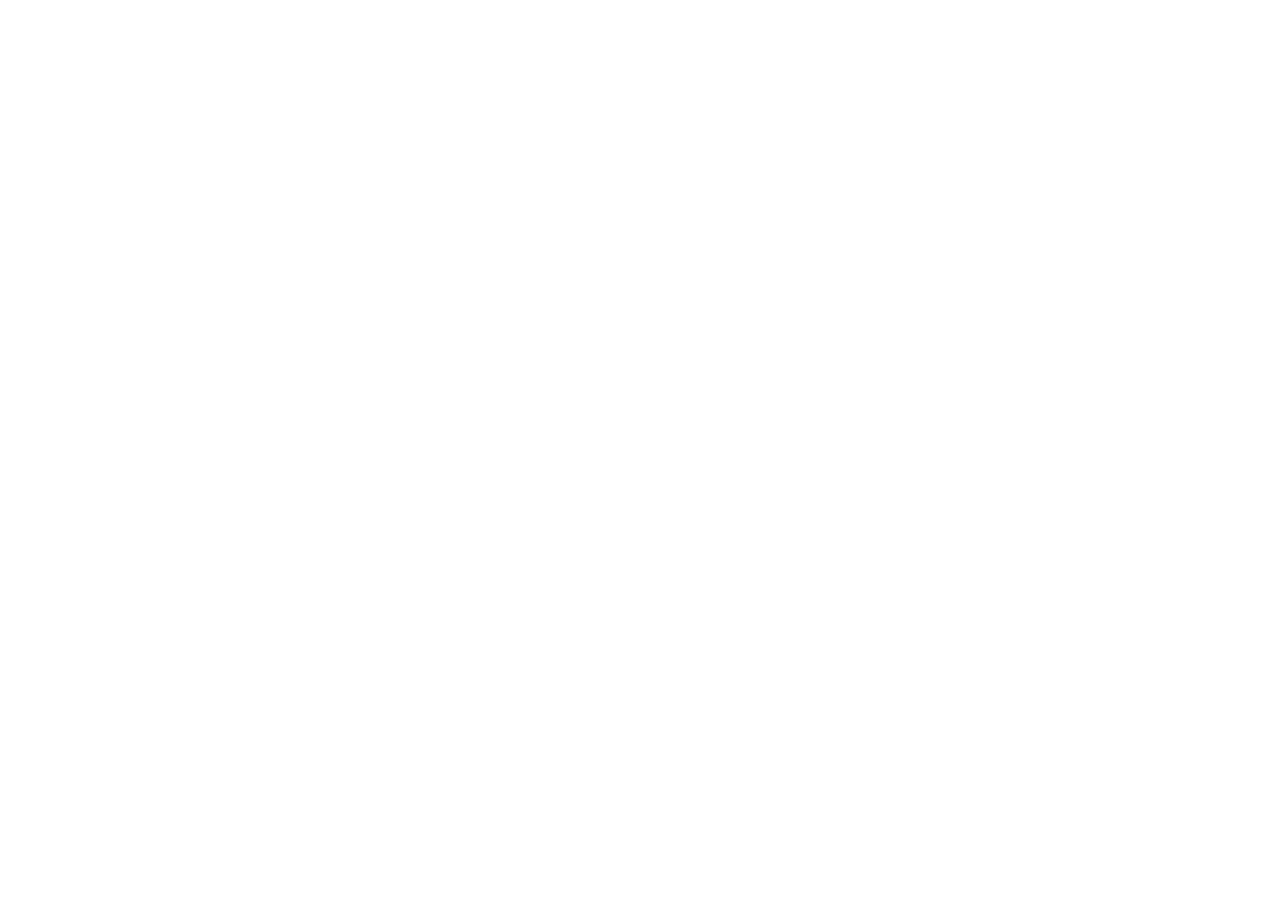
==== home.html @ 88220ccd "task01" ====
<!DOCTYPE html>
<html lang="pt-br">
<head>
    <meta charset="UTF-8">
    <meta name="viewport" content="width=device-width, initial-scale=1.0">
    <title>Document</title>
</head>
<body>
    
</body>
</html>
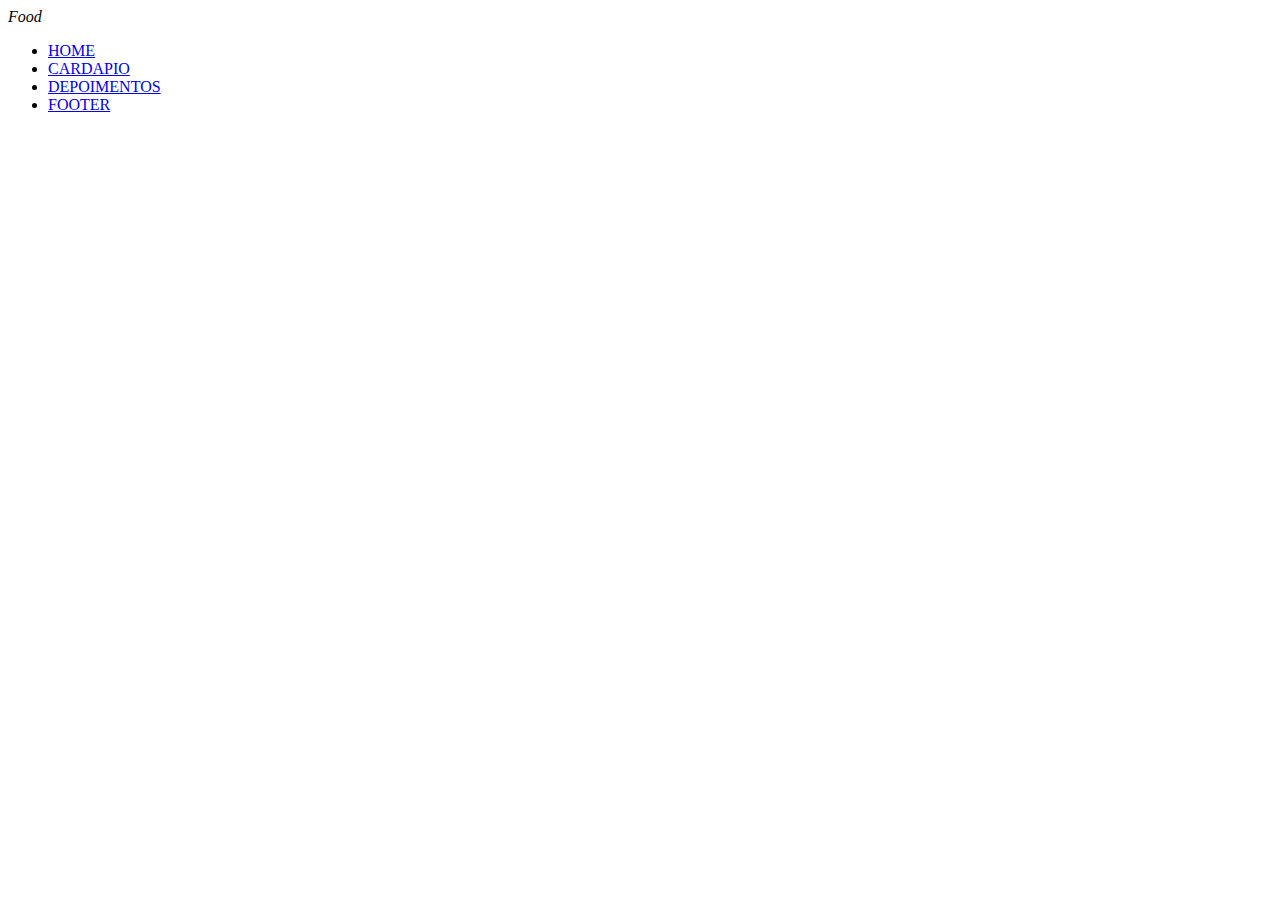
==== commit bf1ea3a3: "task02" ====
--- a/home.html
+++ b/home.html
@@ -3,9 +3,48 @@
 <head>
     <meta charset="UTF-8">
     <meta name="viewport" content="width=device-width, initial-scale=1.0">
-    <title>Document</title>
+    <title>Lanchonete Voucher</title>
+    <link rel="stylesheet" href="https://cdnjs.cloudflare.com/ajax/libs/font-awesome/6.6.0/css/all.min.css" integrity="sha512-Kc323vGBEqzTmouAECnVceyQqyqdsSiqLQISBL29aUW4U/M7pSPA/gEUZQqv1cwx4OnYxTxve5UMg5GT6L4JJg==" crossorigin="anonymous" referrerpolicy="no-referrer" />
+    <link rel="stylesheet" href="Styles/style.css">
 </head>
 <body>
-    
+    <header class="menu">
+        <nav class="nav-bar">
+            <i class="fa-solid fa-burger">Food</i>
+            <ul class="nav-list">
+                <li class="nav-item">
+                    <a href="#home" class="nav-link">HOME</a>
+                </li>
+                <li class="nav-item">
+                    <a href="#cardapio" class="nav link">CARDAPIO</a>
+                </li>
+                <li class="nav-item">
+                    <a href="#depoimentos" class="nav-link">DEPOIMENTOS</a>
+                </li>
+                <li class="nav-item">
+                    <a href="#rodape" class="nav-link">FOOTER</a>
+                </li>
+                
+            </ul>
+        </nav>
+    </header>
+    <section class="slider">
+
+    </section>
+    <main class="content">
+        <section id="home">
+
+        </section>
+        <section id="cardapio">
+
+        </section>
+        <section id="depoimentos">
+
+        </section>
+
+    </main>
+    <footer id="rodape">
+
+    </footer>
 </body>
 </html>--- a/Styles/style.css
+++ b/Styles/style.css
@@ -0,0 +1 @@
+@import url('menu.css');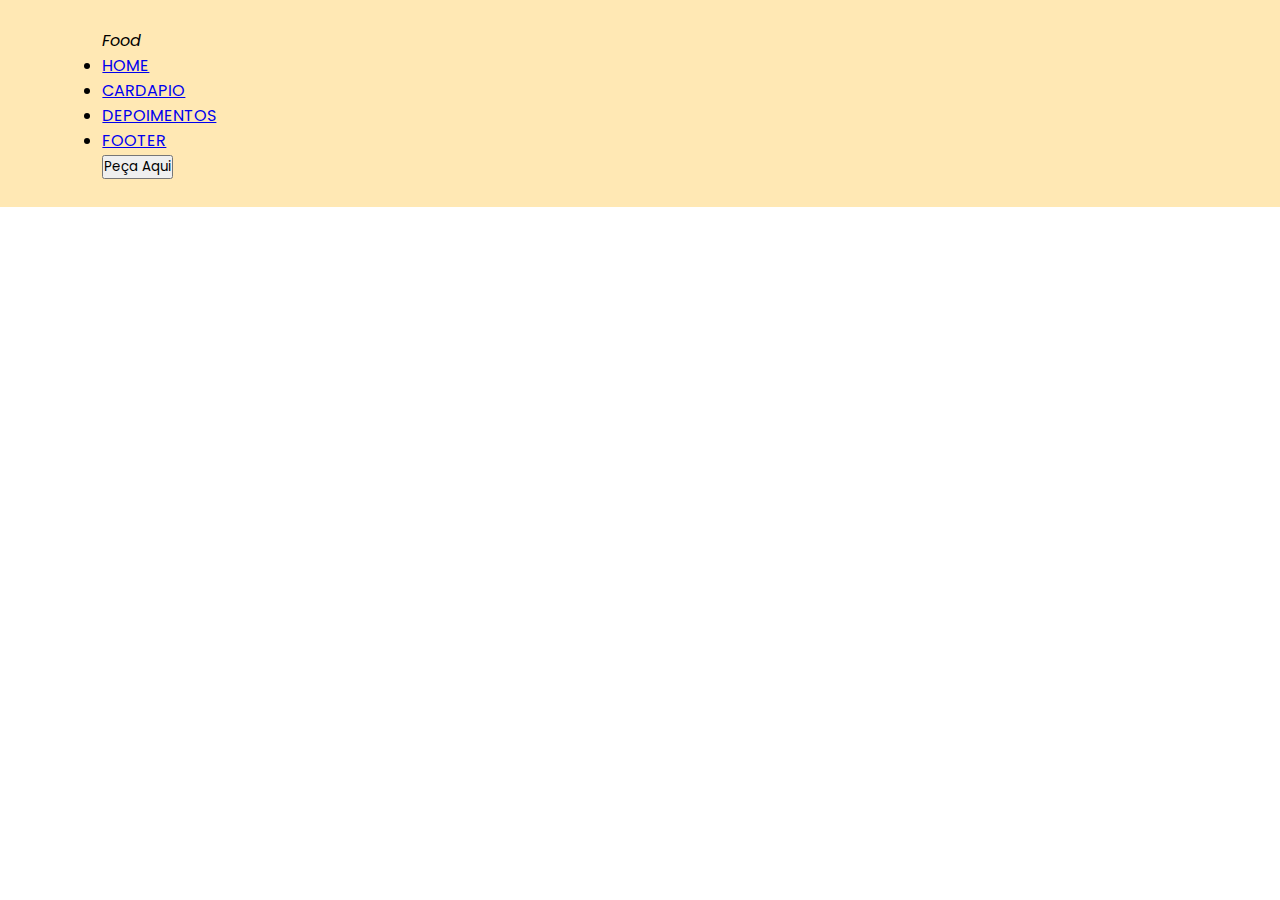
==== commit f92f0366: "task03" ====
--- a/home.html
+++ b/home.html
@@ -9,8 +9,11 @@
 </head>
 <body>
     <header class="menu">
+
         <nav class="nav-bar">
+
             <i class="fa-solid fa-burger">Food</i>
+            
             <ul class="nav-list">
                 <li class="nav-item">
                     <a href="#home" class="nav-link">HOME</a>
@@ -26,8 +29,15 @@
                 </li>
                 
             </ul>
+
+            <button class="btn-padrao">
+                Peça Aqui
+            </button>
+
         </nav>
+
     </header>
+
     <section class="slider">
 
     </section>
--- a/Styles/style.css
+++ b/Styles/style.css
@@ -1 +1,28 @@
-@import url('menu.css');+
+@import url('https://fonts.googleapis.com/css2?family=Poppins:ital,wght@0,100;0,200;0,300;0,400;0,500;0,600;0,700;0,800;0,900;1,100;1,200;1,300;1,400;1,500;1,600;1,700;1,800;1,900&display=swap');
+
+@import url('menu.css');
+
+:root{
+    --color-primary-1:#fff9ea;
+    --color-primary-2:#ffe8b4;
+    --color-primary-3:#f8d477;
+    --color-primary-4:#ffe100;
+    --color-primary-5:#ffcb45;
+    --color-primary-6:#e9a209;
+
+    --color-neutra-0:#fff;
+    --color-neutra-1:#1d1d1d;
+
+}
+
+*{
+    margin: 0;
+    padding: 0;
+    box-sizing: border-box;
+    font-family: 'poppins', sans-serif;
+}
+
+section{
+    padding: 28px 8%;
+}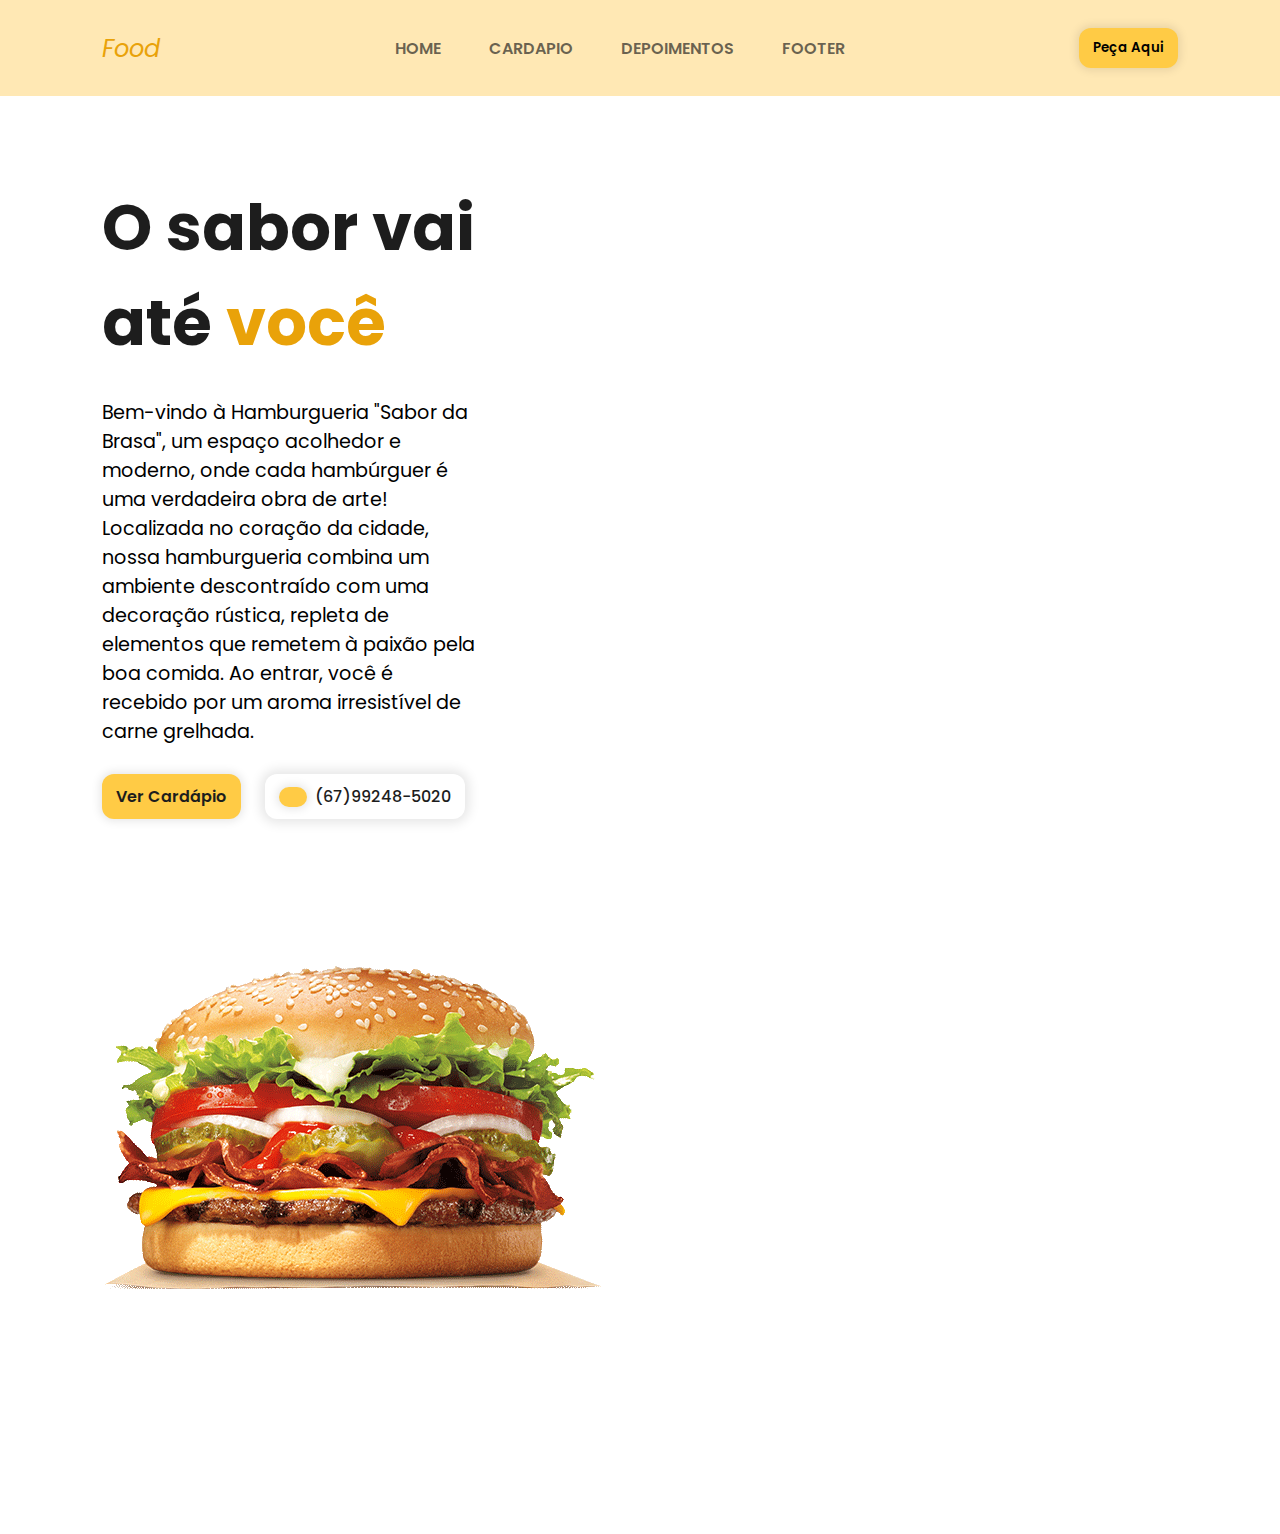
==== commit 5349cc05: "task05" ====
--- a/home.html
+++ b/home.html
@@ -12,14 +12,14 @@
 
         <nav class="nav-bar">
 
-            <i class="fa-solid fa-burger">Food</i>
+            <i class="fa-solid fa-burger nav-logo">Food</i>
             
             <ul class="nav-list">
                 <li class="nav-item">
                     <a href="#home" class="nav-link">HOME</a>
                 </li>
                 <li class="nav-item">
-                    <a href="#cardapio" class="nav link">CARDAPIO</a>
+                    <a href="#cardapio" class="nav-link">CARDAPIO</a>
                 </li>
                 <li class="nav-item">
                     <a href="#depoimentos" class="nav-link">DEPOIMENTOS</a>
@@ -42,10 +42,50 @@
 
     </section>
     <main class="content">
+
         <section id="home">
+            <div class="shape"></div>
+            <div class="cta">
+                <h1 class="title">
+                    O sabor vai até
+                    <span>você</span>
+                </h1>
+                <p class="descricao">
+                    Bem-vindo à Hamburgueria "Sabor da Brasa", um espaço acolhedor e moderno, onde cada hambúrguer é uma verdadeira obra de arte! Localizada no coração da cidade, nossa hamburgueria combina um ambiente descontraído com uma decoração rústica, repleta de elementos que remetem à paixão pela boa comida. Ao entrar, você é recebido por um aroma irresistível de carne grelhada.
+                </p>
+            
+            <div class="cta-buttons">
+                <a href="#cardapio" class="btn-padrao">
+                    Ver Cardápio
+                </a>
+                <a href=""id='phone_btn'>
+                    <button class="btn-padrao">
+                        <i class="fa-solid fa-phone"></i>
+                    </button>
+                    (67)99248-5020
+                </a>
+            </div>
+
+            <div class="social-media-buttons">
+                <a href="https://web.whatsapp.com/" target="_blank">
+                    <i class="fa-brands fa-whatsapp"></i>
+                </a>
+                <a href="https://www.instagram.com/" target="_blank">
+                    <i class="fa-brands fa-instagram"></i>
+                </a>
+                <a href="https://www.linkedin.com/in/arthurpatriota/" target="_blank">
+                    <i class="fa-brands fa-linkedin"></i>
+                </a>
+            </div>
+        </div>
+
+            <div class="banner">
+                <img src="imagens/pngwing.com (1).png" alt="">
+            </div>
 
         </section>
         <section id="cardapio">
+
 
         </section>
         <section id="depoimentos">
--- a/Styles/style.css
+++ b/Styles/style.css
@@ -2,6 +2,8 @@
 @import url('https://fonts.googleapis.com/css2?family=Poppins:ital,wght@0,100;0,200;0,300;0,400;0,500;0,600;0,700;0,800;0,900;1,100;1,200;1,300;1,400;1,500;1,600;1,700;1,800;1,900&display=swap');
 
 @import url('menu.css');
+
+@import url('home.css');
 
 :root{
     --color-primary-1:#fff9ea;
@@ -25,4 +27,27 @@
 
 section{
     padding: 28px 8%;
+}
+
+a{
+    text-decoration: none;
+}
+
+.btn-padrao{
+    border: none;
+    display: flex;
+    align-items: center;
+    justify-content: center;
+    background-color: var(--color-primary-5);
+    border-radius: 12px;
+    padding: 10px 14px;
+    font-weight: 600;
+    cursor: pointer;
+    box-shadow: 0px 0px 10px 2px rgba(0, 0, 0, 0.1);
+    transition: background-color .3s ease;
+
+}
+
+.btn-padrao:hover{
+    background-color: var(--color-primary-3);
 }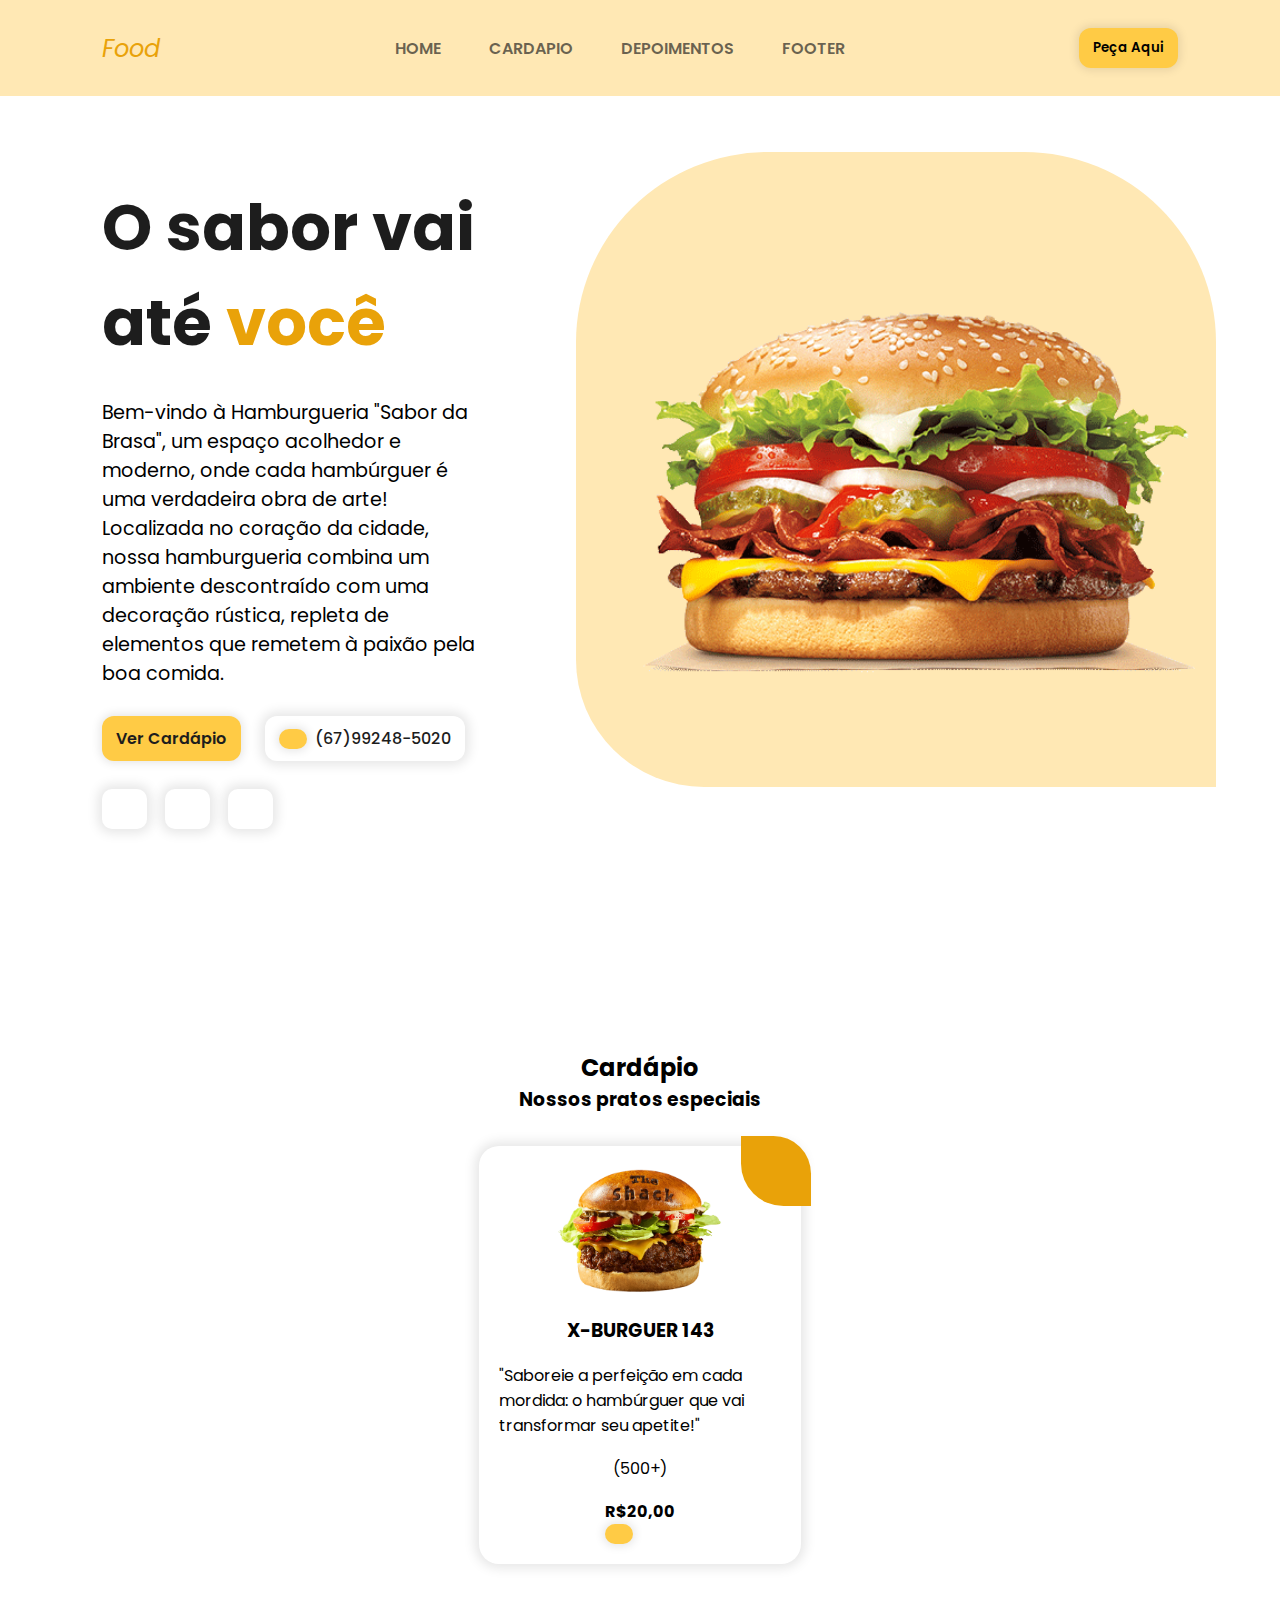
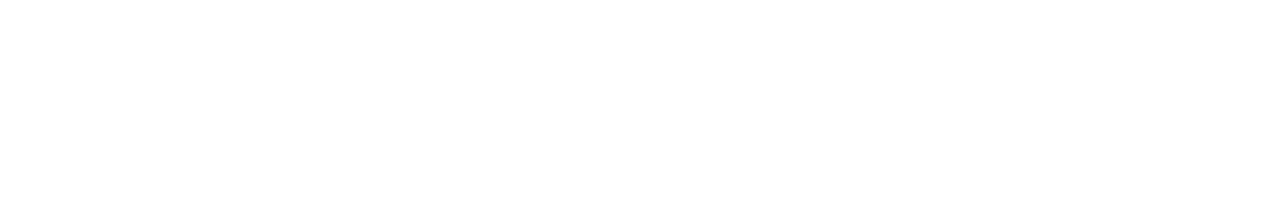
==== commit ede16a48: "task05" ====
--- a/home.html
+++ b/home.html
@@ -51,7 +51,7 @@
                     <span>você</span>
                 </h1>
                 <p class="descricao">
-                    Bem-vindo à Hamburgueria "Sabor da Brasa", um espaço acolhedor e moderno, onde cada hambúrguer é uma verdadeira obra de arte! Localizada no coração da cidade, nossa hamburgueria combina um ambiente descontraído com uma decoração rústica, repleta de elementos que remetem à paixão pela boa comida. Ao entrar, você é recebido por um aroma irresistível de carne grelhada.
+                    Bem-vindo à Hamburgueria "Sabor da Brasa", um espaço acolhedor e moderno, onde cada hambúrguer é uma verdadeira obra de arte! Localizada no coração da cidade, nossa hamburgueria combina um ambiente descontraído com uma decoração rústica, repleta de elementos que remetem à paixão pela boa comida.
                 </p>
             
             <div class="cta-buttons">
@@ -77,6 +77,7 @@
                     <i class="fa-brands fa-linkedin"></i>
                 </a>
             </div>
+        
         </div>
 
             <div class="banner">
@@ -85,6 +86,38 @@
 
         </section>
         <section id="cardapio">
+            <h2 class="section-title">Cardápio</h2>
+            <h3 class="section-subtitle">Nossos pratos especiais</h3>
+
+            <div class="area-cards">
+                <div class="card">
+                    <div class="card-heart">
+                        <i class="fa-solid fa-heart"></i>
+                    </div>
+                    <img src="imagens/pngwing.com.png" alt="" class="card-image">
+                    <h3 class="card-title">X-BURGUER 143</h3>
+                    <span class="card-descricao">
+                        "Saboreie a perfeição em cada mordida: o hambúrguer que vai transformar seu apetite!"
+                    </span>
+                    <div class="card-rate">
+                        <i class="fa-regular fa-star"></i>
+                        <i class="fa-regular fa-star"></i>
+                        <i class="fa-regular fa-star"></i>
+                        <i class="fa-regular fa-star"></i>
+                        <i class="fa-regular fa-star"></i>
+                        <span>(500+)</span>
+                    </div>
+                    <div class="card-price">
+                        <h4>R$20,00</h4>
+                        <button class="btn-padrao">
+                            <i class="fa-solid fa-basket-shopping"></i>
+                        </button>
+                    </div>
+                </div>
+            </div>
+
+
+
 
 
         </section>
--- a/Styles/style.css
+++ b/Styles/style.css
@@ -4,6 +4,8 @@
 @import url('menu.css');
 
 @import url('home.css');
+
+@import url('cardapio.css');
 
 :root{
     --color-primary-1:#fff9ea;
@@ -50,4 +52,30 @@
 
 .btn-padrao:hover{
     background-color: var(--color-primary-3);
-}+}
+
+.social-media-buttons{
+    display: flex;
+    gap: 18px;
+    
+}
+
+.social-media-buttons a{
+    display: flex;
+    align-items: center;
+    justify-content: center;
+    width: 45px;
+    height: 40px;
+    background-color: var(--color-neutra-0);
+    font-size: 1.2rem;
+    border-radius: 10px;
+    color: var(--color-neutra-1);
+    box-shadow: 0px 0px 12px 4px rgba(0, 0, 0, 0.1);
+    transition: box-shadow 0.3 ease;
+
+}
+
+.social-media-buttons a:hover{
+    box-shadow: 0px 0px 12px 4px rgba(221, 160, 5, 0.7);
+}
+
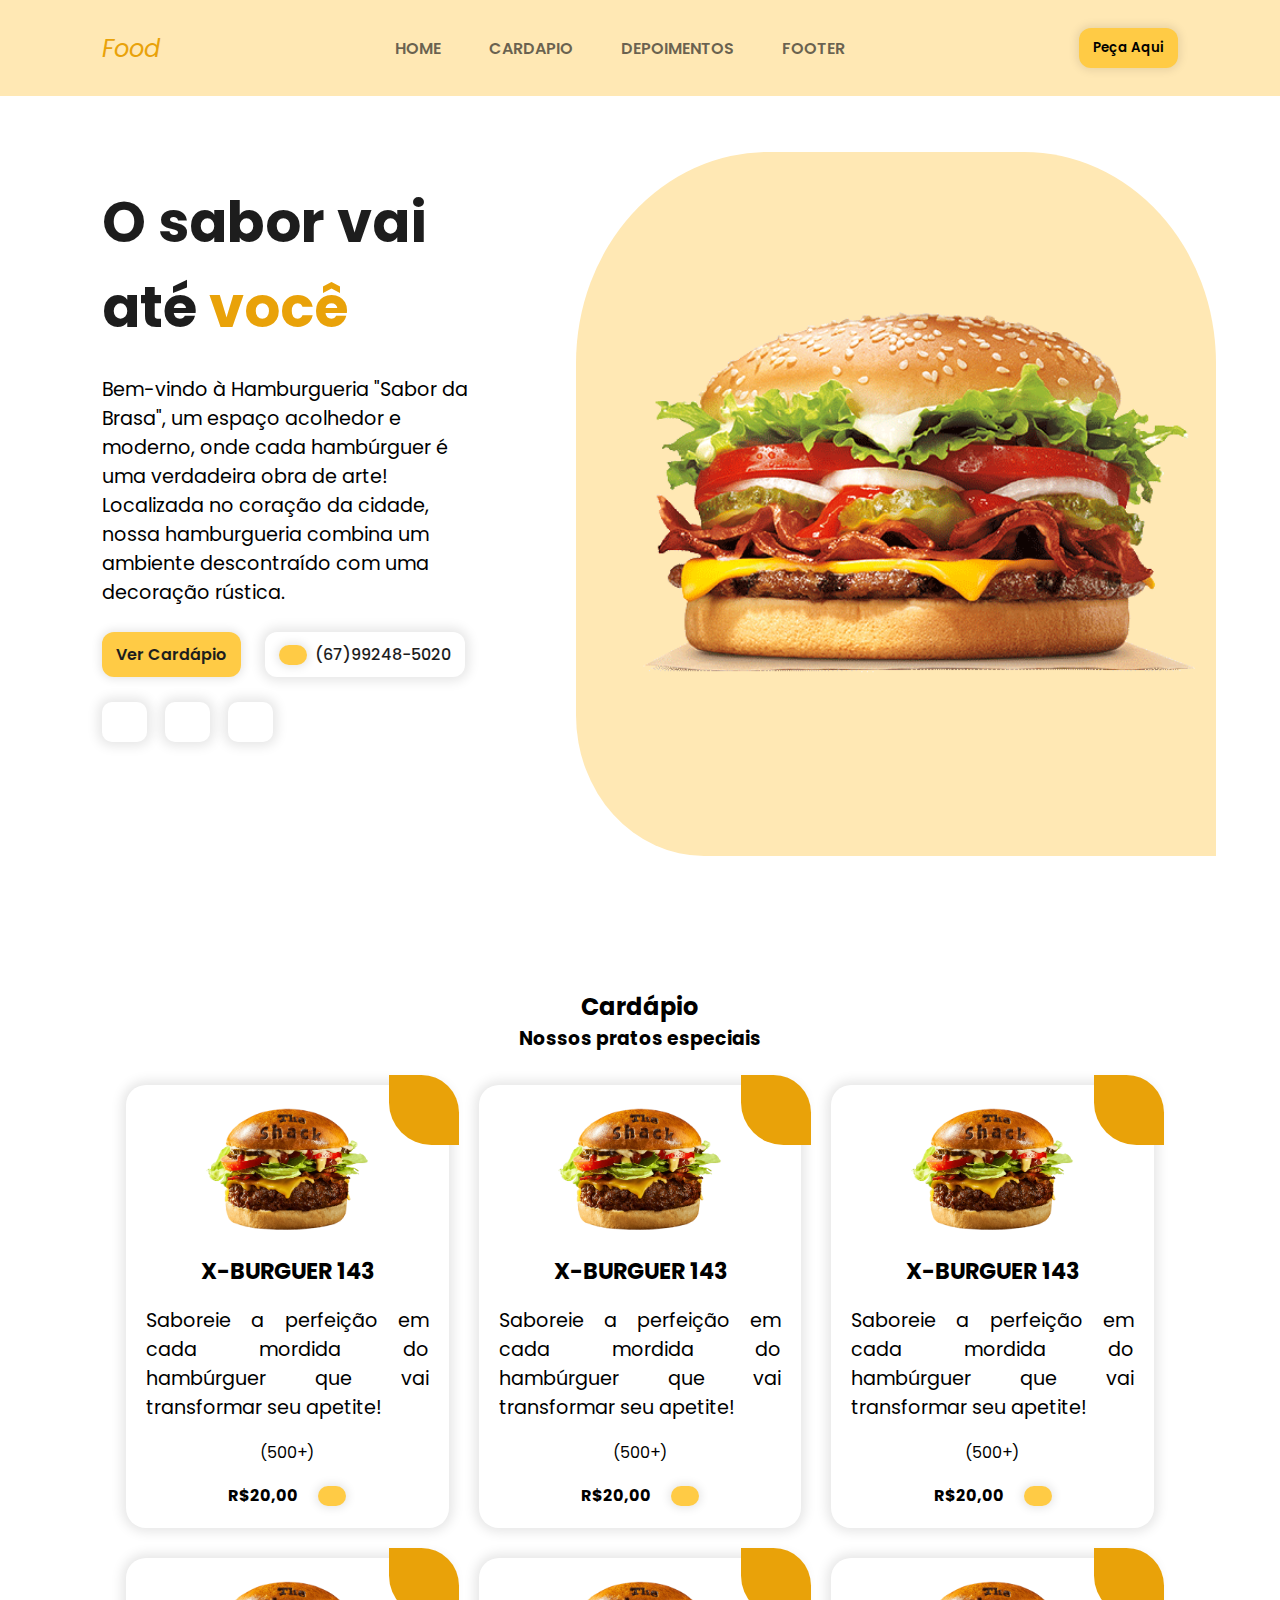
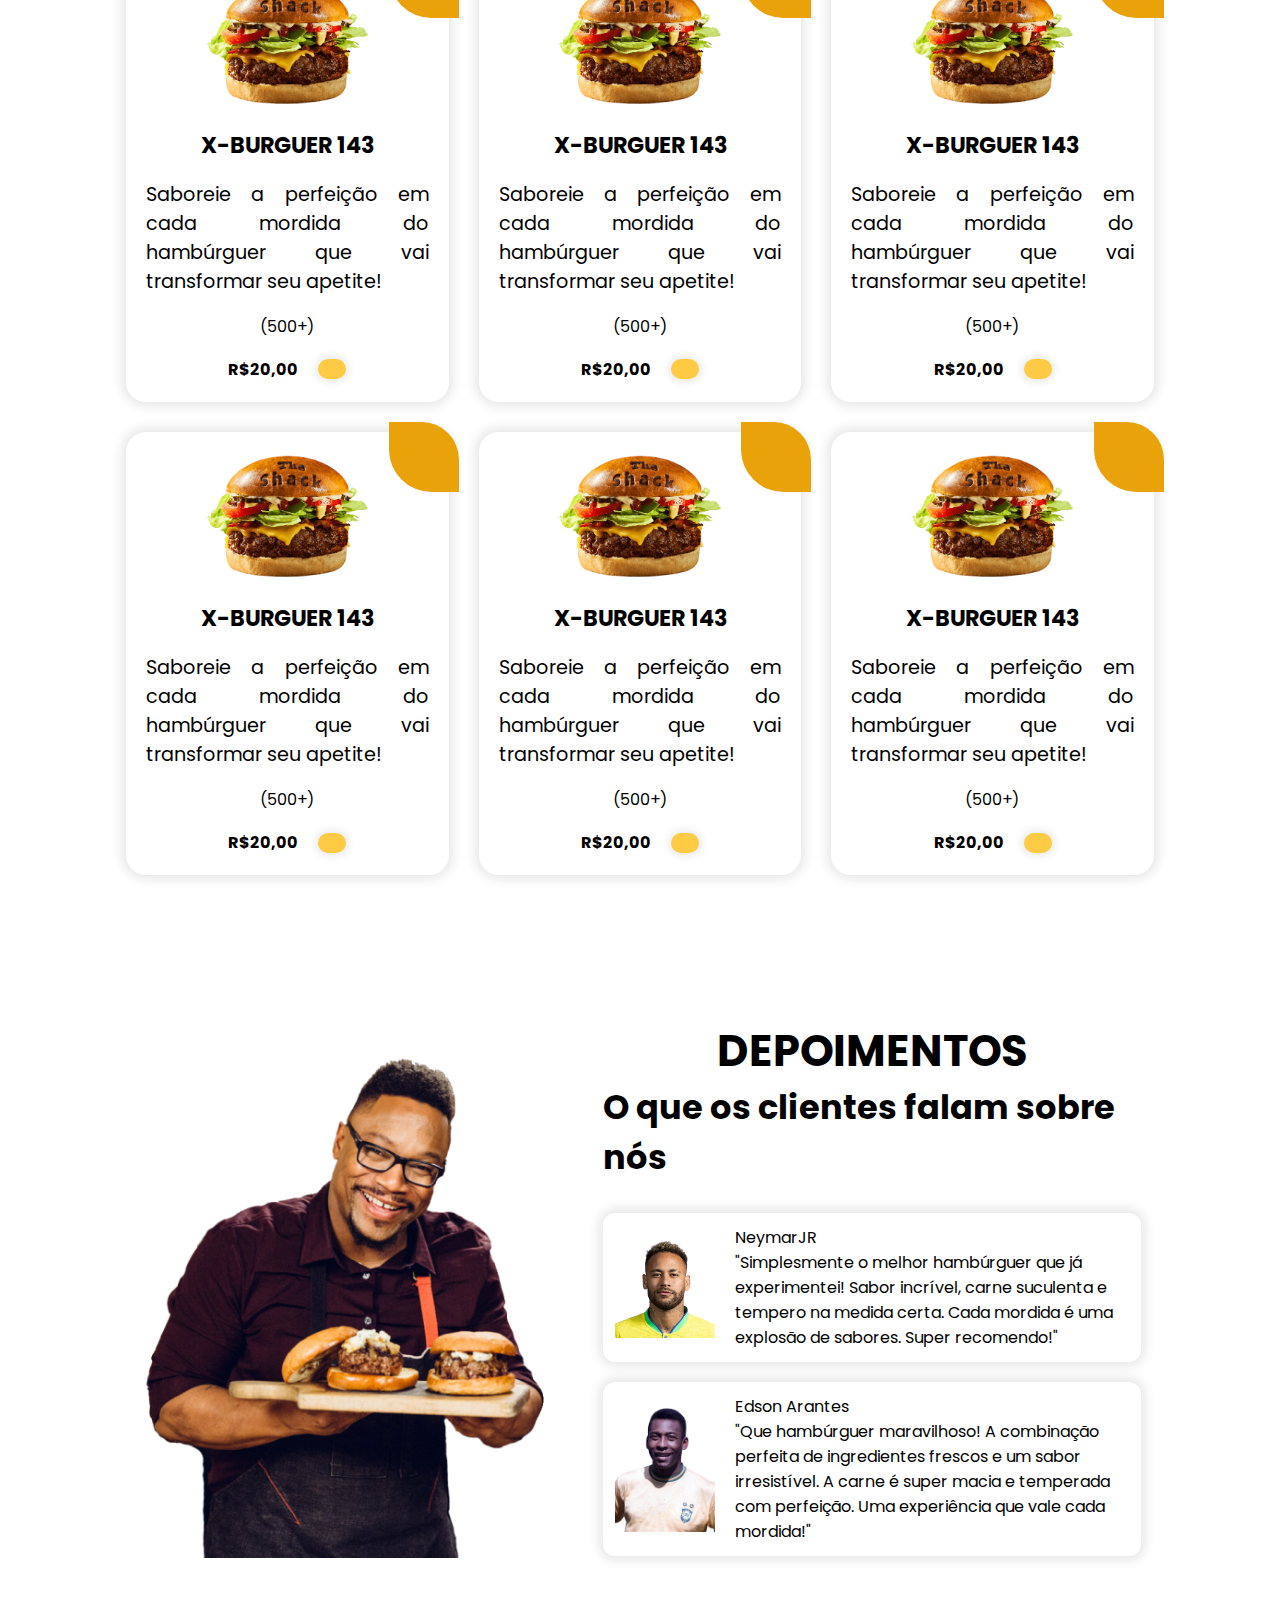
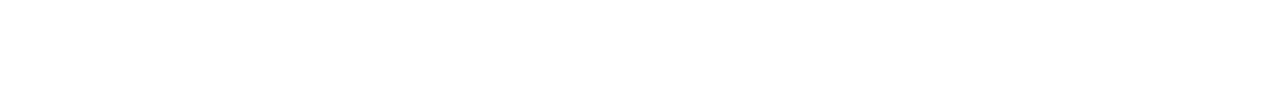
==== commit d0f3e16f: "Task06" ====
--- a/home.html
+++ b/home.html
@@ -7,6 +7,7 @@
     <link rel="stylesheet" href="https://cdnjs.cloudflare.com/ajax/libs/font-awesome/6.6.0/css/all.min.css" integrity="sha512-Kc323vGBEqzTmouAECnVceyQqyqdsSiqLQISBL29aUW4U/M7pSPA/gEUZQqv1cwx4OnYxTxve5UMg5GT6L4JJg==" crossorigin="anonymous" referrerpolicy="no-referrer" />
     <link rel="stylesheet" href="Styles/style.css">
 </head>
+
 <body>
     <header class="menu">
 
@@ -51,7 +52,7 @@
                     <span>você</span>
                 </h1>
                 <p class="descricao">
-                    Bem-vindo à Hamburgueria "Sabor da Brasa", um espaço acolhedor e moderno, onde cada hambúrguer é uma verdadeira obra de arte! Localizada no coração da cidade, nossa hamburgueria combina um ambiente descontraído com uma decoração rústica, repleta de elementos que remetem à paixão pela boa comida.
+                    Bem-vindo à Hamburgueria "Sabor da Brasa", um espaço acolhedor e moderno, onde cada hambúrguer é uma verdadeira obra de arte! Localizada no coração da cidade, nossa hamburgueria combina um ambiente descontraído com uma decoração rústica.
                 </p>
             
             <div class="cta-buttons">
@@ -97,32 +98,264 @@
                     <img src="imagens/pngwing.com.png" alt="" class="card-image">
                     <h3 class="card-title">X-BURGUER 143</h3>
                     <span class="card-descricao">
-                        "Saboreie a perfeição em cada mordida: o hambúrguer que vai transformar seu apetite!"
-                    </span>
-                    <div class="card-rate">
-                        <i class="fa-regular fa-star"></i>
-                        <i class="fa-regular fa-star"></i>
-                        <i class="fa-regular fa-star"></i>
-                        <i class="fa-regular fa-star"></i>
-                        <i class="fa-regular fa-star"></i>
-                        <span>(500+)</span>
-                    </div>
-                    <div class="card-price">
-                        <h4>R$20,00</h4>
-                        <button class="btn-padrao">
-                            <i class="fa-solid fa-basket-shopping"></i>
-                        </button>
-                    </div>
-                </div>
-            </div>
-
-
-
-
+                        Saboreie a perfeição em cada mordida do hambúrguer que vai transformar seu apetite!
+                    </span>
+                    <div class="card-rate">
+                        <i class="fa-solid fa-star"></i>
+                        <i class="fa-solid fa-star"></i>
+                        <i class="fa-solid fa-star"></i>
+                        <i class="fa-solid fa-star"></i>
+                        <i class="fa-regular fa-star"></i>
+                        <span>(500+)</span>
+                    </div>
+                    <div class="card-price">
+                        <h4>R$20,00</h4>
+                        <button class="btn-padrao">
+                            <i class="fa-solid fa-basket-shopping"></i>
+                        </button>
+                    </div>
+                </div>
+                <div class="card">
+                    <div class="card-heart">
+                        <i class="fa-solid fa-heart"></i>
+                    </div>
+                    <img src="imagens/pngwing.com.png" alt="" class="card-image">
+                    <h3 class="card-title">X-BURGUER 143</h3>
+                    <span class="card-descricao">
+                        Saboreie a perfeição em cada mordida do hambúrguer que vai transformar seu apetite!
+                    </span>
+                    <div class="card-rate">
+                        <i class="fa-solid fa-star"></i>
+                        <i class="fa-solid fa-star"></i>
+                        <i class="fa-solid fa-star"></i>
+                        <i class="fa-solid fa-star"></i>
+                        <i class="fa-regular fa-star"></i>
+                        <span>(500+)</span>
+                    </div>
+                    <div class="card-price">
+                        <h4>R$20,00</h4>
+                        <button class="btn-padrao">
+                            <i class="fa-solid fa-basket-shopping"></i>
+                        </button>
+                    </div>
+                </div>
+                <div class="card">
+                    <div class="card-heart">
+                        <i class="fa-solid fa-heart"></i>
+                    </div>
+                    <img src="imagens/pngwing.com.png" alt="" class="card-image">
+                    <h3 class="card-title">X-BURGUER 143</h3>
+                    <span class="card-descricao">
+                        Saboreie a perfeição em cada mordida do hambúrguer que vai transformar seu apetite!
+                    </span>
+                    <div class="card-rate">
+                        <i class="fa-solid fa-star"></i>
+                        <i class="fa-solid fa-star"></i>
+                        <i class="fa-solid fa-star"></i>
+                        <i class="fa-solid fa-star"></i>
+                        <i class="fa-regular fa-star"></i>
+                        <span>(500+)</span>
+                    </div>
+                    <div class="card-price">
+                        <h4>R$20,00</h4>
+                        <button class="btn-padrao">
+                            <i class="fa-solid fa-basket-shopping"></i>
+                        </button>
+                    </div>
+                </div>
+                <div class="card">
+                    <div class="card-heart">
+                        <i class="fa-solid fa-heart"></i>
+                    </div>
+                    <img src="imagens/pngwing.com.png" alt="" class="card-image">
+                    <h3 class="card-title">X-BURGUER 143</h3>
+                    <span class="card-descricao">
+                        Saboreie a perfeição em cada mordida do hambúrguer que vai transformar seu apetite!
+                    </span>
+                    <div class="card-rate">
+                        <i class="fa-solid fa-star"></i>
+                        <i class="fa-solid fa-star"></i>
+                        <i class="fa-solid fa-star"></i>
+                        <i class="fa-solid fa-star"></i>
+                        <i class="fa-regular fa-star"></i>
+                        <span>(500+)</span>
+                    </div>
+                    <div class="card-price">
+                        <h4>R$20,00</h4>
+                        <button class="btn-padrao">
+                            <i class="fa-solid fa-basket-shopping"></i>
+                        </button>
+                    </div>
+                </div>
+                <div class="card">
+                    <div class="card-heart">
+                        <i class="fa-solid fa-heart"></i>
+                    </div>
+                    <img src="imagens/pngwing.com.png" alt="" class="card-image">
+                    <h3 class="card-title">X-BURGUER 143</h3>
+                    <span class="card-descricao">
+                        Saboreie a perfeição em cada mordida do hambúrguer que vai transformar seu apetite!
+                    </span>
+                    <div class="card-rate">
+                        <i class="fa-solid fa-star"></i>
+                        <i class="fa-solid fa-star"></i>
+                        <i class="fa-solid fa-star"></i>
+                        <i class="fa-solid fa-star"></i>
+                        <i class="fa-regular fa-star"></i>
+                        <span>(500+)</span>
+                    </div>
+                    <div class="card-price">
+                        <h4>R$20,00</h4>
+                        <button class="btn-padrao">
+                            <i class="fa-solid fa-basket-shopping"></i>
+                        </button>
+                    </div>
+                </div>
+                <div class="card">
+                    <div class="card-heart">
+                        <i class="fa-solid fa-heart"></i>
+                    </div>
+                    <img src="imagens/pngwing.com.png" alt="" class="card-image">
+                    <h3 class="card-title">X-BURGUER 143</h3>
+                    <span class="card-descricao">
+                        Saboreie a perfeição em cada mordida do hambúrguer que vai transformar seu apetite!
+                    </span>
+                    <div class="card-rate">
+                        <i class="fa-solid fa-star"></i>
+                        <i class="fa-solid fa-star"></i>
+                        <i class="fa-solid fa-star"></i>
+                        <i class="fa-solid fa-star"></i>
+                        <i class="fa-regular fa-star"></i>
+                        <span>(500+)</span>
+                    </div>
+                    <div class="card-price">
+                        <h4>R$20,00</h4>
+                        <button class="btn-padrao">
+                            <i class="fa-solid fa-basket-shopping"></i>
+                        </button>
+                    </div>
+                </div>
+                <div class="card">
+                    <div class="card-heart">
+                        <i class="fa-solid fa-heart"></i>
+                    </div>
+                    <img src="imagens/pngwing.com.png" alt="" class="card-image">
+                    <h3 class="card-title">X-BURGUER 143</h3>
+                    <span class="card-descricao">
+                        Saboreie a perfeição em cada mordida do hambúrguer que vai transformar seu apetite!
+                    </span>
+                    <div class="card-rate">
+                        <i class="fa-solid fa-star"></i>
+                        <i class="fa-solid fa-star"></i>
+                        <i class="fa-solid fa-star"></i>
+                        <i class="fa-solid fa-star"></i>
+                        <i class="fa-regular fa-star"></i>
+                        <span>(500+)</span>
+                    </div>
+                    <div class="card-price">
+                        <h4>R$20,00</h4>
+                        <button class="btn-padrao">
+                            <i class="fa-solid fa-basket-shopping"></i>
+                        </button>
+                    </div>
+                </div>
+                <div class="card">
+                    <div class="card-heart">
+                        <i class="fa-solid fa-heart"></i>
+                    </div>
+                    <img src="imagens/pngwing.com.png" alt="" class="card-image">
+                    <h3 class="card-title">X-BURGUER 143</h3>
+                    <span class="card-descricao">
+                        Saboreie a perfeição em cada mordida do hambúrguer que vai transformar seu apetite!
+                    </span>
+                    <div class="card-rate">
+                        <i class="fa-solid fa-star"></i>
+                        <i class="fa-solid fa-star"></i>
+                        <i class="fa-solid fa-star"></i>
+                        <i class="fa-solid fa-star"></i>
+                        <i class="fa-regular fa-star"></i>
+                        <span>(500+)</span>
+                    </div>
+                    <div class="card-price">
+                        <h4>R$20,00</h4>
+                        <button class="btn-padrao">
+                            <i class="fa-solid fa-basket-shopping"></i>
+                        </button>
+                    </div>
+                </div>
+                <div class="card">
+                    <div class="card-heart">
+                        <i class="fa-solid fa-heart"></i>
+                    </div>
+                    <img src="imagens/pngwing.com.png" alt="" class="card-image">
+                    <h3 class="card-title">X-BURGUER 143</h3>
+                    <span class="card-descricao">
+                        Saboreie a perfeição em cada mordida do hambúrguer que vai transformar seu apetite!
+                    </span>
+                    <div class="card-rate">
+                        <i class="fa-solid fa-star"></i>
+                        <i class="fa-solid fa-star"></i>
+                        <i class="fa-solid fa-star"></i>
+                        <i class="fa-solid fa-star"></i>
+                        <i class="fa-regular fa-star"></i>
+                        <span>(500+)</span>
+                    </div>
+                    <div class="card-price">
+                        <h4>R$20,00</h4>
+                        <button class="btn-padrao">
+                            <i class="fa-solid fa-basket-shopping"></i>
+                        </button>
+                    </div>
+                </div>
+            </div>
 
         </section>
         <section id="depoimentos">
-
+            <img src="imagens/chefe.png" alt="" class="img-chefe">
+            <div class="depoimentos-content">
+                <h2 class="section-title">DEPOIMENTOS</h2>
+                <h3 class="section-subtitle">O que os clientes falam sobre nós</h3>
+
+                <div class="area-feedbacks">
+                    <div class="feedback">
+                        <img src="imagens/1_dCL2alnT1aXQti5Q3aM3jA_2x-removebg-preview.png" alt="" class="feed-avatar">
+                        <div class="feedback-content">
+                            <p>
+                                NeymarJR
+                                <span>
+                                    <i class="fa-solid fa-star"></i>
+                                    <i class="fa-solid fa-star"></i>
+                                    <i class="fa-solid fa-star"></i>
+                                    <i class="fa-solid fa-star"></i>
+                                    <i class="fa-solid fa-star"></i>
+                                </span>
+                            </p>
+                            <p>
+                                "Simplesmente o melhor hambúrguer que já experimentei! Sabor incrível, carne suculenta e tempero na medida certa. Cada mordida é uma explosão de sabores. Super recomendo!"
+                            </p>
+                        </div>
+                    </div>
+                    <div class="feedback">
+                        <img src="imagens/pelerosto-removebg-preview.png" alt="" class="feed-avatar">
+                        <div class="feedback-content">
+                            <p>
+                                Edson Arantes
+                                <span>
+                                    <i class="fa-solid fa-star"></i>
+                                    <i class="fa-solid fa-star"></i>
+                                    <i class="fa-solid fa-star"></i>
+                                    <i class="fa-solid fa-star"></i>
+                                    <i class="fa-solid fa-star"></i>
+                                </span>
+                            </p>
+                            <p>
+                                "Que hambúrguer maravilhoso! A combinação perfeita de ingredientes frescos e um sabor irresistível. A carne é super macia e temperada com perfeição. Uma experiência que vale cada mordida!"
+                            </p>
+                        </div>
+                    </div>
+                    
+                </div>
+            </div>
         </section>
 
     </main>
--- a/Styles/style.css
+++ b/Styles/style.css
@@ -6,6 +6,8 @@
 @import url('home.css');
 
 @import url('cardapio.css');
+
+@import url('depoimentos.css');
 
 :root{
     --color-primary-1:#fff9ea;
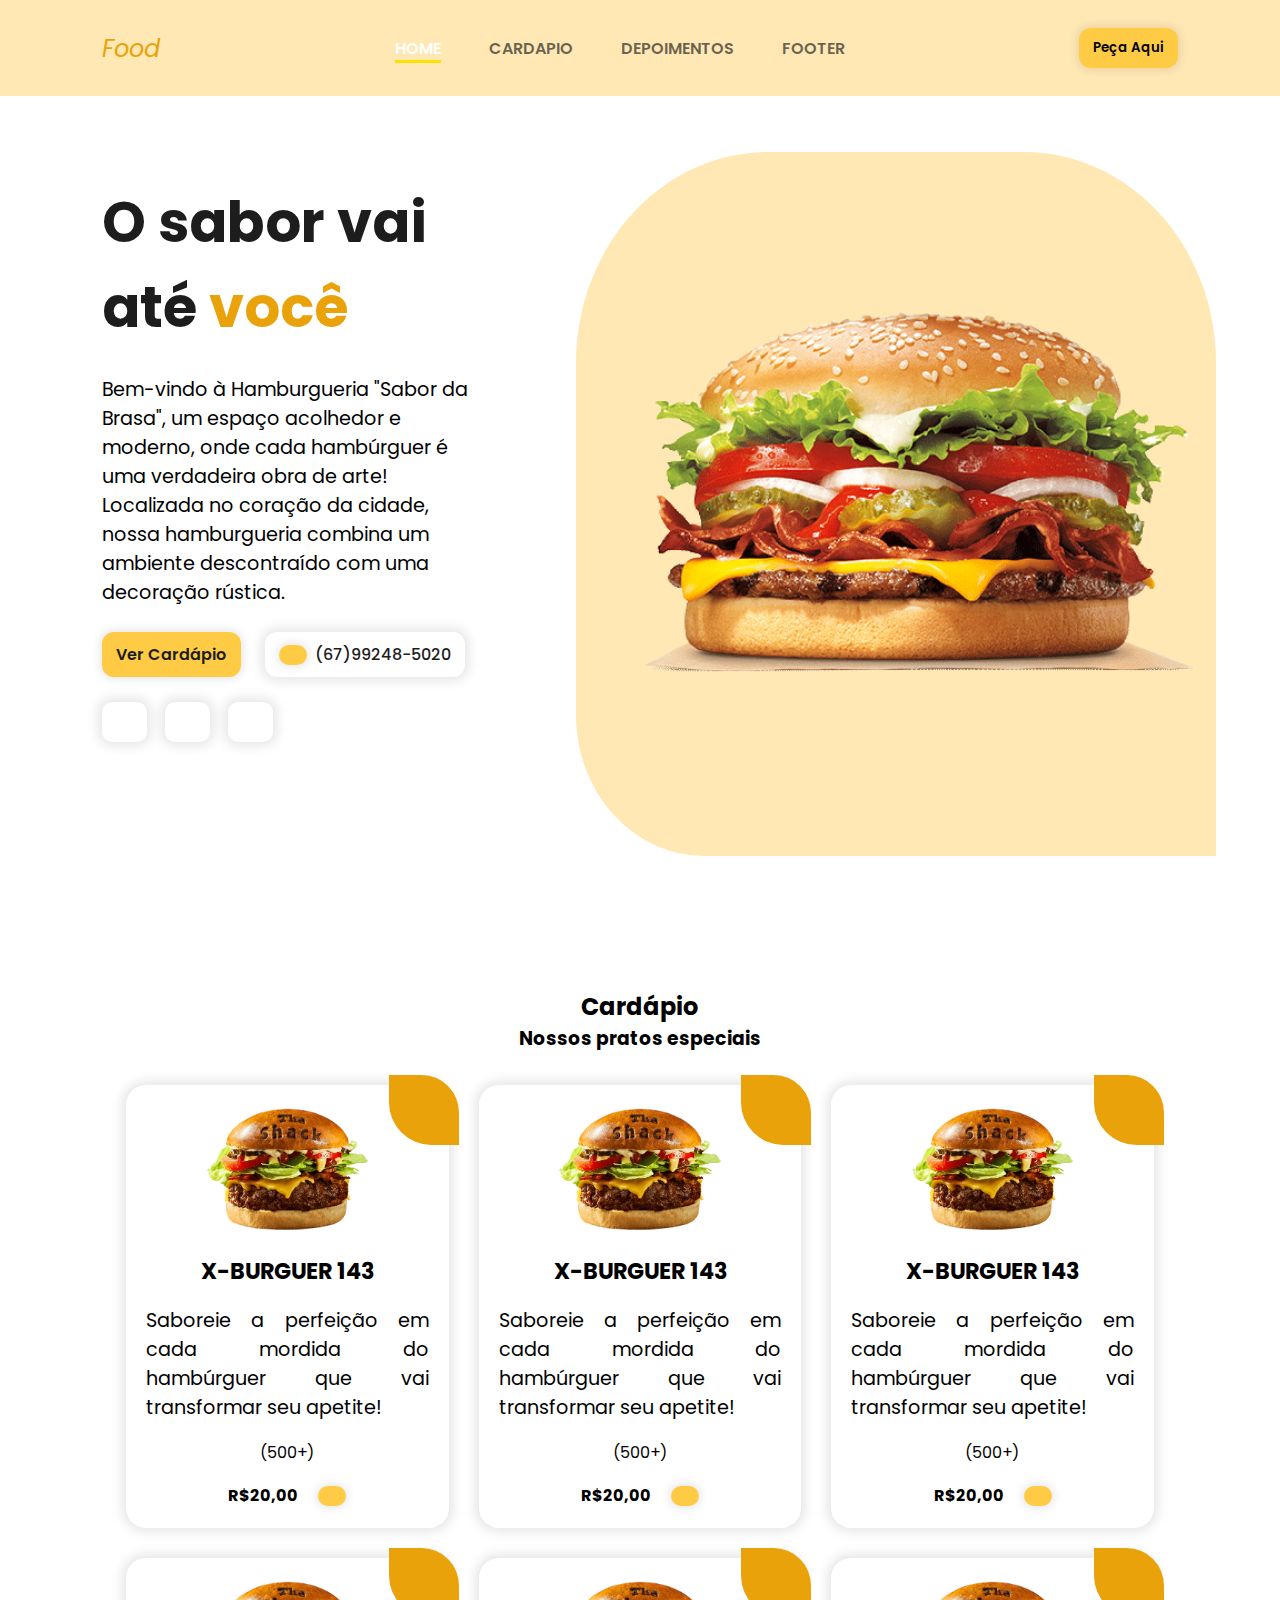
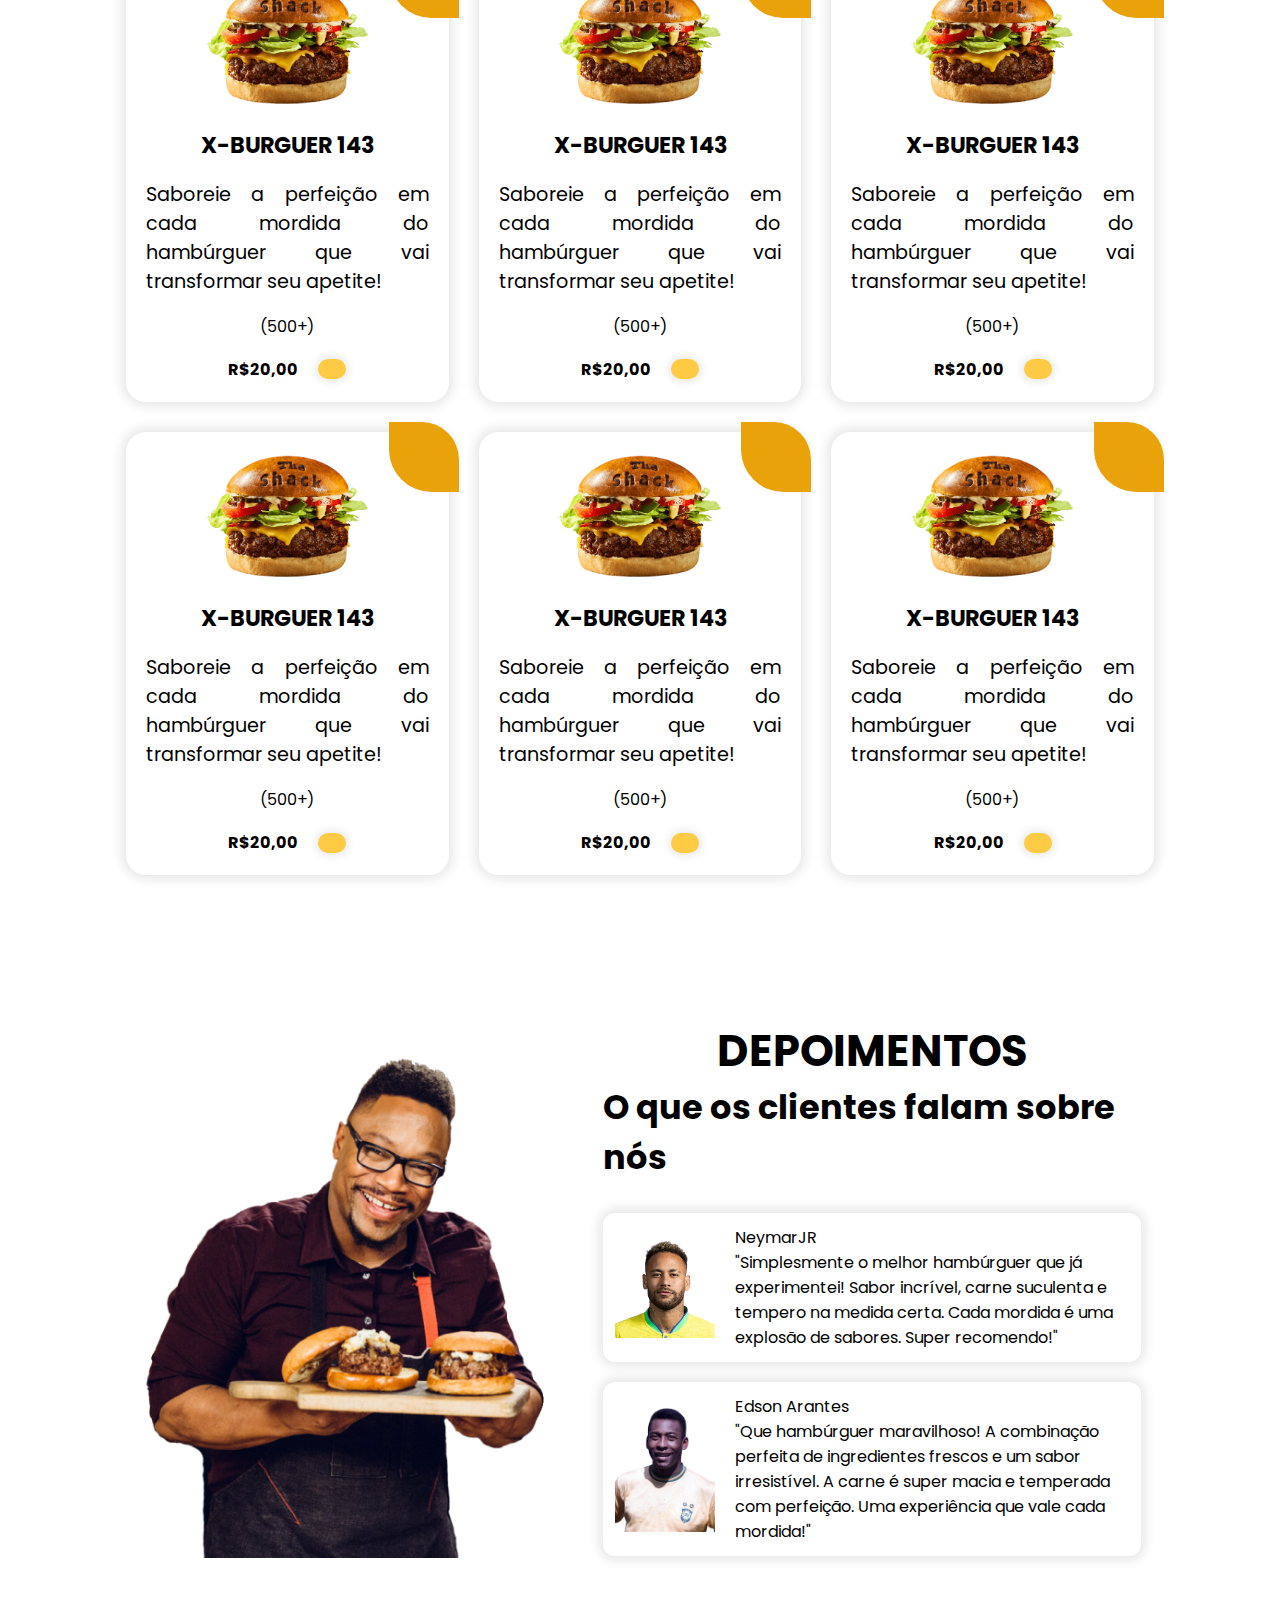
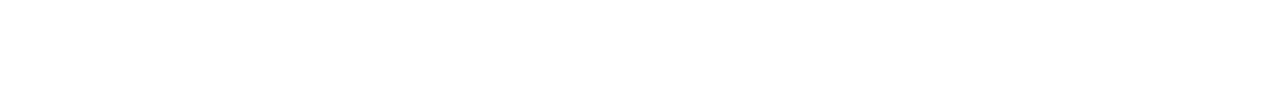
==== commit 54923d57: "task 07" ====
--- a/home.html
+++ b/home.html
@@ -6,6 +6,7 @@
     <title>Lanchonete Voucher</title>
     <link rel="stylesheet" href="https://cdnjs.cloudflare.com/ajax/libs/font-awesome/6.6.0/css/all.min.css" integrity="sha512-Kc323vGBEqzTmouAECnVceyQqyqdsSiqLQISBL29aUW4U/M7pSPA/gEUZQqv1cwx4OnYxTxve5UMg5GT6L4JJg==" crossorigin="anonymous" referrerpolicy="no-referrer" />
     <link rel="stylesheet" href="Styles/style.css">
+    <script src="js/menu.js" defer></script>
 </head>
 
 <body>
@@ -16,7 +17,7 @@
             <i class="fa-solid fa-burger nav-logo">Food</i>
             
             <ul class="nav-list">
-                <li class="nav-item">
+                <li class="nav-item active">
                     <a href="#home" class="nav-link">HOME</a>
                 </li>
                 <li class="nav-item">
@@ -34,9 +35,22 @@
             <button class="btn-padrao">
                 Peça Aqui
             </button>
-
+            
         </nav>
-
+        <button class="mobile_btn">
+            <i class="fa-solid fa-bars"></i>
+        </button>
+        <div class="mobile_menu">
+            <ul class="mobile_nav_lis">
+                <li class="nav-item"><a href="#home">HOME</a></li>
+                <li class="nav-item"><a href="#cardapio"></a>CARDÁPIO</li>
+                <li class="nav-item"><a href="#depoimentos"></a>DEPOIMENTOS</li>
+                <li class="nav-item"><a href="#rodape"></a>FOOTER</li>
+            </ul>
+            <button class="btn-padrao">
+                Peça Aqui
+            </button>
+        </div>
     </header>
 
     <section class="slider">
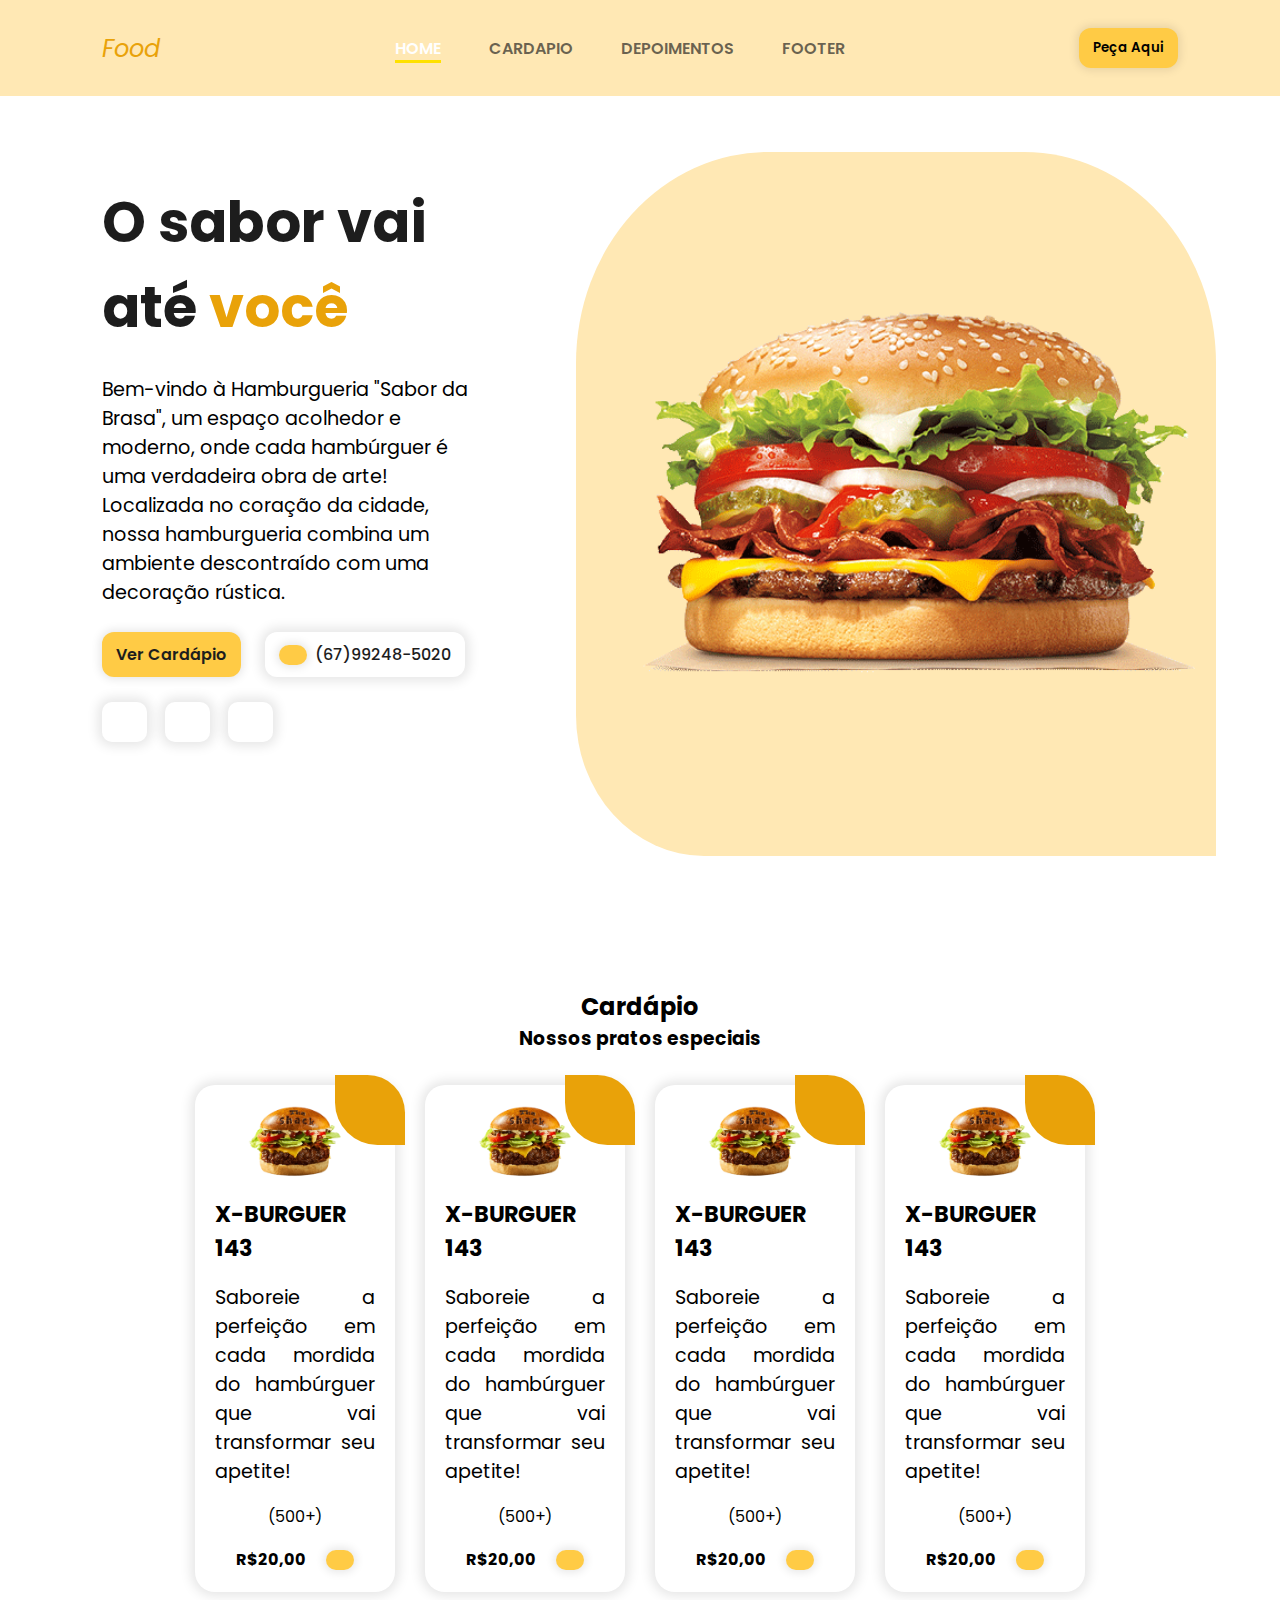
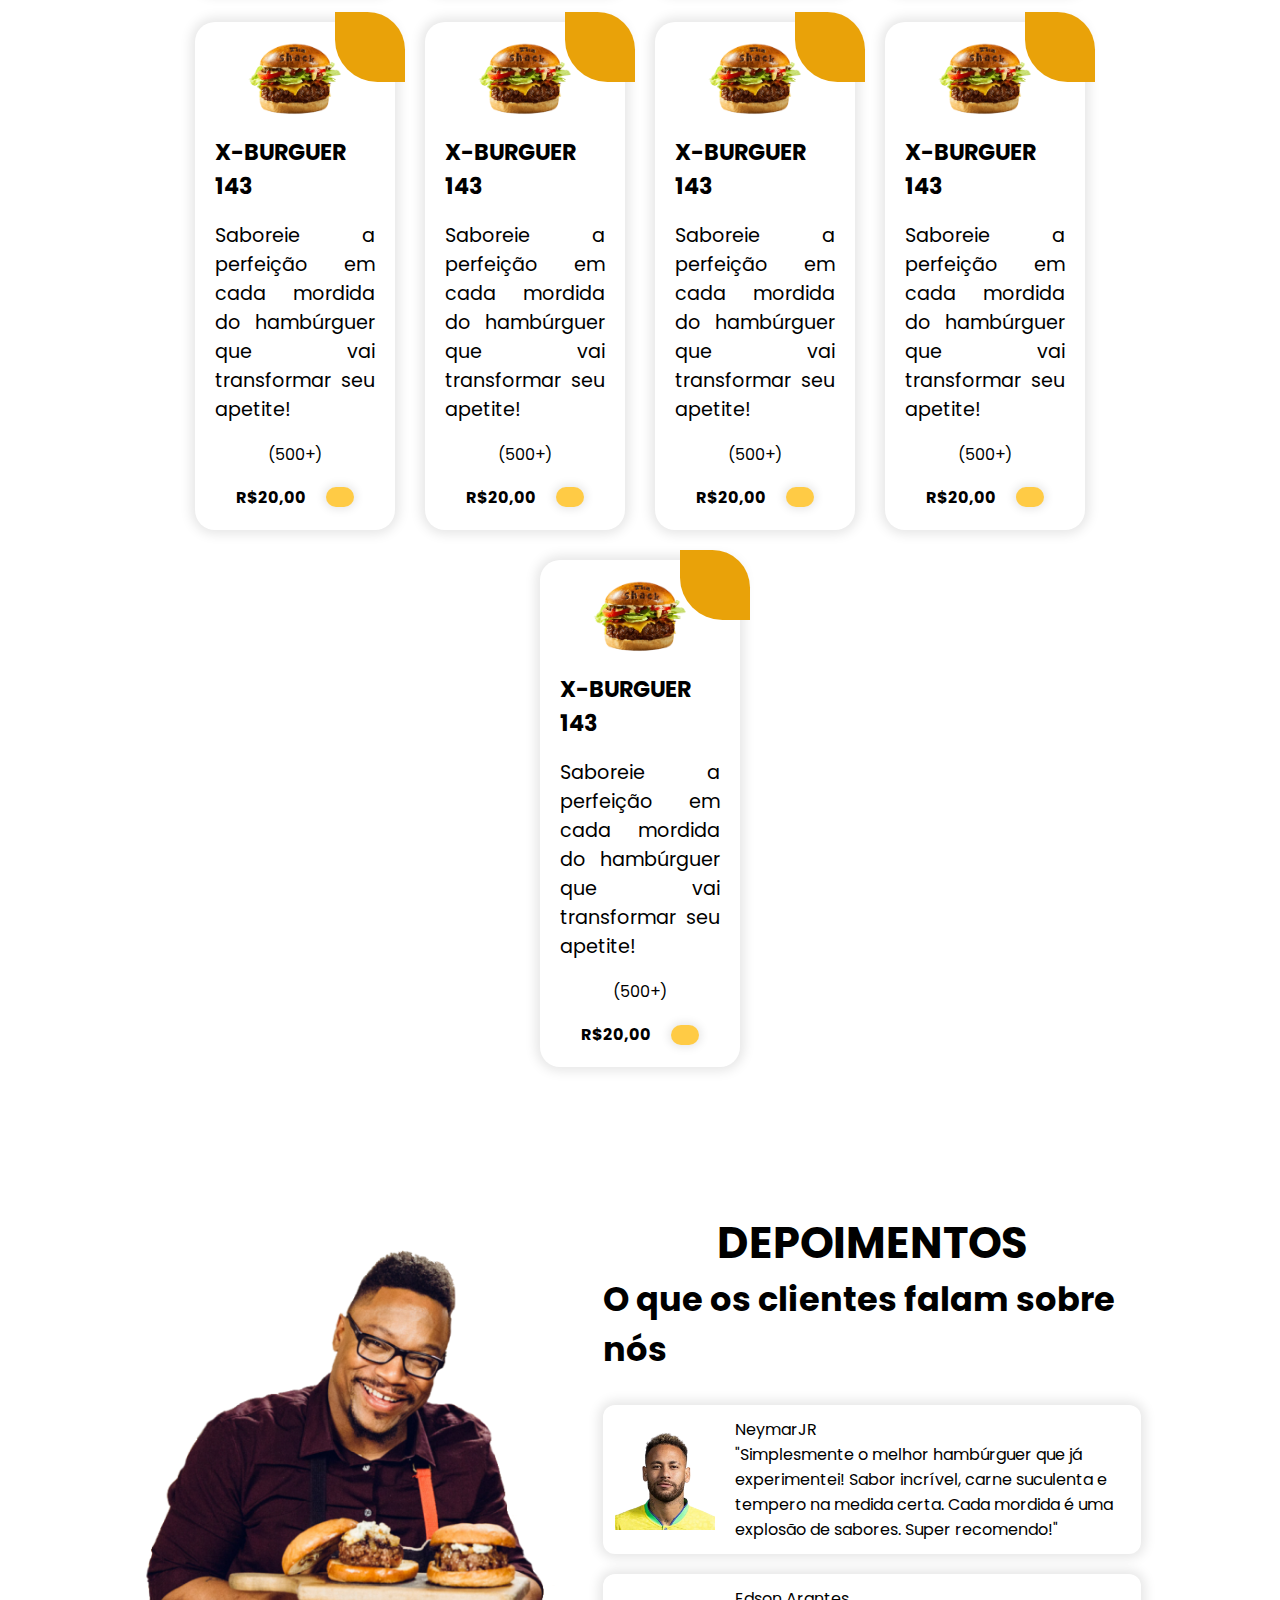
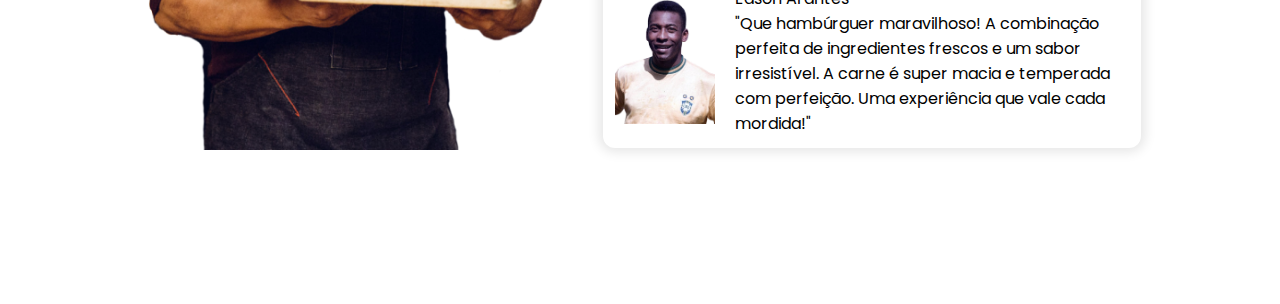
==== commit b06777de: "task 08" ====
--- a/home.html
+++ b/home.html
@@ -6,12 +6,14 @@
     <title>Lanchonete Voucher</title>
     <link rel="stylesheet" href="https://cdnjs.cloudflare.com/ajax/libs/font-awesome/6.6.0/css/all.min.css" integrity="sha512-Kc323vGBEqzTmouAECnVceyQqyqdsSiqLQISBL29aUW4U/M7pSPA/gEUZQqv1cwx4OnYxTxve5UMg5GT6L4JJg==" crossorigin="anonymous" referrerpolicy="no-referrer" />
     <link rel="stylesheet" href="Styles/style.css">
+    <script src="https://cdnjs.cloudflare.com/ajax/libs/jquery/3.7.1/jquery.min.js" integrity="sha512-v2CJ7UaYy4JwqLDIrZUI/4hqeoQieOmAZNXBeQyjo21dadnwR+8ZaIJVT8EE2iyI61OV8e6M8PP2/4hpQINQ/g==" crossorigin="anonymous" referrerpolicy="no-referrer"></script>
     <script src="js/menu.js" defer></script>
+
 </head>
 
 <body>
     <header class="menu">
-
+        
         <nav class="nav-bar">
 
             <i class="fa-solid fa-burger nav-logo">Food</i>
